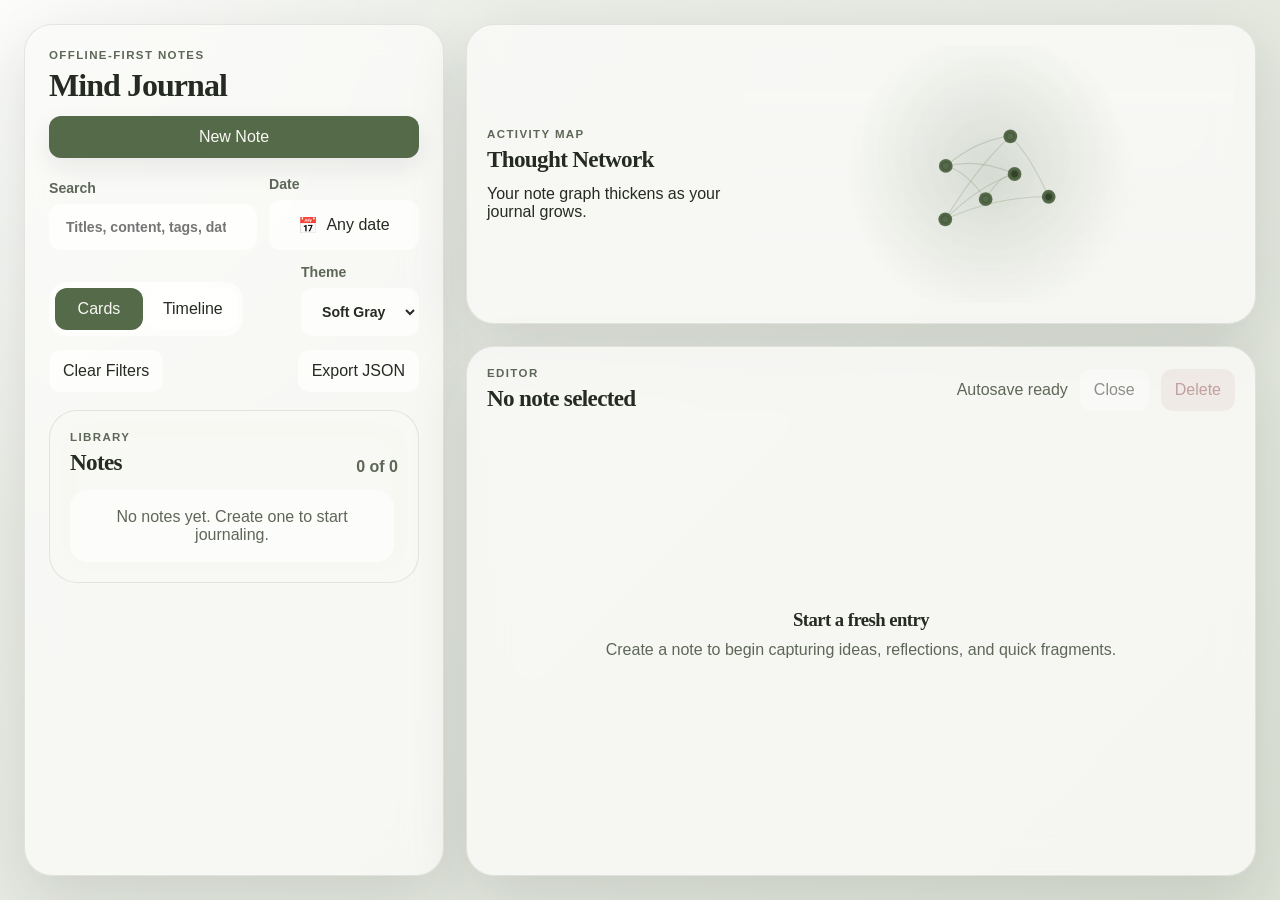
==== index.html @ fe4540e5 "Initial commit: WorkJournal web app Co-Authored-By: Claude Sonnet 4.6 <noreply@anthropic.com>" ====
<!DOCTYPE html>
<html lang="en">
  <head>
    <meta charset="UTF-8" />
    <meta name="viewport" content="width=device-width, initial-scale=1.0" />
    <title>Mind Journal</title>
    <link rel="stylesheet" href="style.css" />
  </head>
  <body>
    <div class="app-shell">
      <aside class="sidebar panel">
        <div class="sidebar__top">
          <div>
            <p class="eyebrow">Offline-first notes</p>
            <h1>Mind Journal</h1>
          </div>
          <button class="button button--primary" id="new-note-button" type="button">
            New Note
          </button>
        </div>

        <section class="toolbar">
          <div class="search-tools">
            <label class="search-field" for="search-input">
              <span>Search</span>
              <input
                id="search-input"
                name="search"
                type="search"
                placeholder="Titles, content, tags, dates"
                autocomplete="off"
              />
            </label>

            <div class="calendar-filter">
              <span class="calendar-filter__label">Date</span>
              <button
                class="button button--ghost calendar-trigger"
                id="calendar-trigger"
                type="button"
                aria-haspopup="dialog"
                aria-expanded="false"
                aria-controls="calendar-popover"
              >
                <span class="calendar-trigger__icon" aria-hidden="true">&#128197;</span>
                <span id="calendar-trigger-text">Any date</span>
              </button>
            </div>
          </div>

          <div class="toolbar__row">
            <div class="segmented-control" role="tablist" aria-label="Note view">
              <button class="segmented-control__button" id="view-card" data-view="card" type="button">
                Cards
              </button>
              <button class="segmented-control__button" id="view-timeline" data-view="timeline" type="button">
                Timeline
              </button>
            </div>

            <label class="theme-picker" for="theme-select">
              <span>Theme</span>
              <select id="theme-select" name="theme">
                <option value="soft-gray">Soft Gray</option>
                <option value="light">Light</option>
                <option value="dark">Dark</option>
              </select>
            </label>
          </div>

          <div class="toolbar__row toolbar__row--actions">
            <button class="button button--ghost" id="clear-filters-button" type="button">
              Clear Filters
            </button>
            <button class="button button--ghost" id="export-button" type="button">
              Export JSON
            </button>
          </div>

          <section
            class="calendar panel panel--inner hidden"
            id="calendar-popover"
            aria-labelledby="calendar-heading"
            role="dialog"
            aria-modal="false"
          >
            <div class="calendar__header">
              <div>
                <p class="eyebrow">Filter by created date</p>
                <h2 id="calendar-heading">Calendar</h2>
              </div>
              <div class="calendar__nav">
                <button class="icon-button" id="calendar-prev" type="button" aria-label="Previous month">
                  &#8249;
                </button>
                <button class="icon-button" id="calendar-today" type="button">Today</button>
                <button class="icon-button" id="calendar-next" type="button" aria-label="Next month">
                  &#8250;
                </button>
              </div>
            </div>
            <div class="calendar__month" id="calendar-month-label"></div>
            <div class="calendar__weekdays" id="calendar-weekdays" aria-hidden="true"></div>
            <div class="calendar__grid" id="calendar-grid"></div>
          </section>
        </section>

        <section class="library panel panel--inner" aria-labelledby="library-heading">
          <div class="library__header">
            <div>
              <p class="eyebrow">Library</p>
              <h2 id="library-heading">Notes</h2>
            </div>
            <p class="library__summary" id="library-summary"></p>
          </div>
          <div class="library__content" id="library-container"></div>
        </section>
      </aside>

      <main class="main-column">
        <section class="visual panel" aria-labelledby="visual-heading">
          <div class="visual__copy">
            <div>
              <p class="eyebrow">Activity map</p>
              <h2 id="visual-heading">Thought Network</h2>
            </div>
            <p id="visual-summary">
              Your note graph thickens as your journal grows.
            </p>
          </div>
          <canvas id="brain-canvas" width="640" height="260" aria-label="Decorative note activity visualization"></canvas>
        </section>

        <section class="editor panel" id="editor-panel" aria-labelledby="editor-heading">
          <div class="editor__header">
            <div>
              <p class="eyebrow">Editor</p>
              <h2 id="editor-heading">No note selected</h2>
            </div>
            <div class="editor__actions">
              <span class="autosave-indicator" id="autosave-indicator">Autosave ready</span>
              <button class="button button--ghost" id="close-editor-button" type="button">
                Close
              </button>
              <button class="button button--danger" id="delete-note-button" type="button">
                Delete
              </button>
            </div>
          </div>

          <div class="editor__body" id="editor-body">
            <div class="empty-state" id="editor-empty-state">
              <h3>Start a fresh entry</h3>
              <p>Create a note to begin capturing ideas, reflections, and quick fragments.</p>
            </div>

            <form class="editor-form hidden" id="editor-form">
              <label class="field" for="note-title">
                <span>Title</span>
                <input id="note-title" name="title" type="text" placeholder="Untitled note" maxlength="120" />
              </label>

              <label class="field" for="note-tags">
                <span>Tags</span>
                <input
                  id="note-tags"
                  name="tags"
                  type="text"
                  placeholder="comma, separated, tags"
                  autocomplete="off"
                />
              </label>

              <label class="field field--grow" for="note-content">
                <span>Content</span>
                <textarea
                  id="note-content"
                  name="content"
                  placeholder="Write freely. Changes save automatically."
                ></textarea>
              </label>

              <dl class="meta-grid">
                <div>
                  <dt>Created</dt>
                  <dd id="note-created-at">-</dd>
                </div>
                <div>
                  <dt>Updated</dt>
                  <dd id="note-updated-at">-</dd>
                </div>
              </dl>
            </form>
          </div>
        </section>
      </main>
    </div>

    <template id="note-card-template">
      <article class="note-card">
        <header class="note-card__header">
          <h3></h3>
          <time></time>
        </header>
        <p class="note-card__preview"></p>
        <ul class="tag-list"></ul>
      </article>
    </template>

    <div class="modal-backdrop hidden" id="delete-modal-backdrop" aria-hidden="true">
      <section
        class="modal panel"
        id="delete-modal"
        role="dialog"
        aria-modal="true"
        aria-labelledby="delete-modal-heading"
        aria-describedby="delete-modal-description"
      >
        <p class="eyebrow">Confirm deletion</p>
        <h2 id="delete-modal-heading">Delete this note?</h2>
        <p class="modal__description" id="delete-modal-description">
          This note will be removed from your local journal and cannot be recovered here.
        </p>
        <div class="modal__actions">
          <button class="button button--ghost" id="cancel-delete-button" type="button">
            Cancel
          </button>
          <button class="button button--danger" id="confirm-delete-button" type="button">
            Delete Note
          </button>
        </div>
      </section>
    </div>

    <script src="script.js"></script>
  </body>
</html>
---- style.css ----
:root {
  --font-display: "Iowan Old Style", "Palatino Linotype", "Book Antiqua", Georgia, serif;
  --font-body: "Avenir Next", "Segoe UI", "Helvetica Neue", sans-serif;
  --radius-lg: 28px;
  --radius-md: 18px;
  --radius-sm: 12px;
  --shadow-soft: 0 22px 60px rgba(27, 31, 35, 0.12);
  --shadow-card: 0 10px 26px rgba(27, 31, 35, 0.08);
  --transition: 180ms ease;
}

body[data-theme="soft-gray"] {
  --bg: #eef0eb;
  --bg-accent: radial-gradient(circle at top left, rgba(255, 255, 255, 0.8), transparent 34%),
    linear-gradient(135deg, #eef0eb 0%, #dde2d6 100%);
  --panel: rgba(251, 251, 248, 0.82);
  --panel-strong: rgba(248, 248, 244, 0.95);
  --border: rgba(74, 80, 67, 0.12);
  --text: #252b22;
  --muted: #5e6757;
  --accent: #546a48;
  --accent-strong: #32412a;
  --danger: #8d4b4b;
  --input: rgba(255, 255, 255, 0.68);
  --canvas-glow: rgba(84, 106, 72, 0.2);
}

body[data-theme="light"] {
  --bg: #f8f5ef;
  --bg-accent: radial-gradient(circle at top right, rgba(255, 211, 156, 0.32), transparent 30%),
    linear-gradient(150deg, #f8f5ef 0%, #efe8db 100%);
  --panel: rgba(255, 255, 255, 0.84);
  --panel-strong: rgba(255, 255, 255, 0.97);
  --border: rgba(112, 95, 73, 0.12);
  --text: #271f16;
  --muted: #6d5e4d;
  --accent: #a05f2b;
  --accent-strong: #7b4319;
  --danger: #9b473d;
  --input: rgba(248, 242, 235, 0.82);
  --canvas-glow: rgba(160, 95, 43, 0.22);
}

body[data-theme="dark"] {
  --bg: #141819;
  --bg-accent: radial-gradient(circle at top left, rgba(86, 114, 96, 0.3), transparent 36%),
    linear-gradient(150deg, #141819 0%, #1c2220 100%);
  --panel: rgba(26, 31, 30, 0.82);
  --panel-strong: rgba(30, 37, 36, 0.96);
  --border: rgba(214, 226, 214, 0.1);
  --text: #edf1eb;
  --muted: #acb7ad;
  --accent: #9fba9c;
  --accent-strong: #d6ead2;
  --danger: #f09a8c;
  --input: rgba(19, 23, 22, 0.84);
  --canvas-glow: rgba(159, 186, 156, 0.18);
  --shadow-soft: 0 24px 80px rgba(0, 0, 0, 0.3);
  --shadow-card: 0 12px 24px rgba(0, 0, 0, 0.22);
}

* {
  box-sizing: border-box;
}

html,
body {
  min-height: 100%;
}

body {
  margin: 0;
  font-family: var(--font-body);
  color: var(--text);
  background: var(--bg-accent);
}

button,
input,
textarea,
select {
  font: inherit;
}

button,
select {
  color: inherit;
}

button {
  cursor: pointer;
}

.hidden {
  display: none !important;
}

.app-shell {
  display: grid;
  grid-template-columns: minmax(320px, 420px) minmax(0, 1fr);
  gap: 22px;
  min-height: 100vh;
  padding: 24px;
}

.panel {
  backdrop-filter: blur(18px);
  background: var(--panel);
  border: 1px solid var(--border);
  border-radius: var(--radius-lg);
  box-shadow: var(--shadow-soft);
}

.panel--inner {
  background: var(--panel-strong);
  box-shadow: none;
}

.sidebar,
.main-column {
  min-height: 0;
}

.sidebar {
  display: flex;
  flex-direction: column;
  gap: 18px;
  padding: 24px;
}

.main-column {
  display: grid;
  grid-template-rows: minmax(260px, 300px) minmax(0, 1fr);
  gap: 22px;
}

.eyebrow {
  margin: 0 0 6px;
  font-size: 0.72rem;
  font-weight: 700;
  letter-spacing: 0.12em;
  text-transform: uppercase;
  color: var(--muted);
}

h1,
h2,
h3 {
  margin: 0;
  font-family: var(--font-display);
  font-weight: 600;
  letter-spacing: -0.03em;
}

h1 {
  font-size: clamp(2rem, 2.2vw, 2.6rem);
}

h2 {
  font-size: 1.45rem;
}

p {
  margin: 0;
}

.sidebar__top,
.toolbar,
.toolbar__row,
.visual__copy,
.editor__header,
.editor__actions,
.calendar__header,
.calendar__nav {
  display: flex;
  align-items: center;
  justify-content: space-between;
  gap: 12px;
}

.sidebar__top,
.toolbar {
  align-items: stretch;
  flex-direction: column;
}

.toolbar {
  gap: 14px;
  position: relative;
}

.toolbar__row {
  align-items: end;
}

.toolbar__row--actions {
  align-items: center;
}

.search-field,
.theme-picker,
.field {
  display: flex;
  flex-direction: column;
  gap: 8px;
  color: var(--muted);
  font-size: 0.88rem;
  font-weight: 600;
}

.search-tools {
  display: grid;
  grid-template-columns: minmax(0, 1fr) 150px;
  gap: 12px;
  align-items: end;
}

.calendar-filter {
  display: flex;
  flex-direction: column;
  gap: 8px;
}

.calendar-filter__label {
  color: var(--muted);
  font-size: 0.88rem;
  font-weight: 600;
}

.calendar-trigger {
  display: inline-flex;
  align-items: center;
  justify-content: center;
  gap: 8px;
  min-height: 50px;
  white-space: nowrap;
}

.calendar-trigger__icon {
  font-size: 1rem;
}

.search-field input,
.theme-picker select,
.field input,
.field textarea {
  width: 100%;
  border: 1px solid transparent;
  border-radius: var(--radius-sm);
  background: var(--input);
  color: var(--text);
  padding: 14px 16px;
  transition: border-color var(--transition), transform var(--transition), background var(--transition);
}

.search-field input:focus,
.theme-picker select:focus,
.field input:focus,
.field textarea:focus {
  outline: none;
  border-color: var(--accent);
  transform: translateY(-1px);
}

.field--grow,
.field textarea {
  flex: 1;
}

.field textarea {
  min-height: 280px;
  resize: vertical;
  line-height: 1.6;
}

.button,
.icon-button,
.segmented-control__button,
.calendar-day {
  border: 0;
  border-radius: var(--radius-sm);
  transition: transform var(--transition), background var(--transition), color var(--transition),
    box-shadow var(--transition);
}

.button,
.segmented-control__button,
.icon-button {
  padding: 12px 14px;
}

.button {
  background: rgba(255, 255, 255, 0.12);
}

.button:hover,
.icon-button:hover,
.segmented-control__button:hover,
.calendar-day:hover {
  transform: translateY(-1px);
}

.button--primary {
  background: var(--accent);
  color: #f9f8f3;
  box-shadow: var(--shadow-card);
}

.button--ghost,
.icon-button,
.segmented-control__button {
  background: var(--input);
}

.button--danger {
  background: rgba(157, 71, 61, 0.14);
  color: var(--danger);
}

.button:disabled,
.icon-button:disabled,
.segmented-control__button:disabled {
  opacity: 0.5;
  cursor: not-allowed;
  transform: none;
}

.segmented-control {
  display: inline-grid;
  grid-template-columns: repeat(2, 1fr);
  gap: 6px;
  padding: 6px;
  border-radius: var(--radius-md);
  background: var(--input);
}

.segmented-control__button.is-active {
  background: var(--accent);
  color: #f9f8f3;
}

.calendar,
.library,
.editor,
.visual {
  padding: 20px;
}

.calendar {
  display: flex;
  flex-direction: column;
  gap: 10px;
  padding: 16px;
  position: absolute;
  top: calc(100% + 10px);
  left: 0;
  right: 0;
  z-index: 15;
}

.calendar__month {
  font-weight: 700;
  color: var(--muted);
  font-size: 0.98rem;
}

.calendar__header {
  gap: 8px;
}

.calendar__nav {
  gap: 8px;
}

.calendar .icon-button {
  padding: 10px 12px;
}

.calendar__weekdays,
.calendar__grid {
  display: grid;
  grid-template-columns: repeat(7, minmax(0, 1fr));
  gap: 6px;
}

.calendar__weekdays span {
  text-align: center;
  font-size: 0.74rem;
  font-weight: 700;
  letter-spacing: 0.02em;
  color: var(--muted);
}

.calendar-day {
  position: relative;
  min-height: 46px;
  padding: 8px 4px 6px;
  background: var(--input);
  color: var(--text);
  border-radius: 10px;
}

.calendar-day span {
  display: block;
  text-align: center;
  font-weight: 700;
  font-size: 0.95rem;
  line-height: 1.1;
}

.calendar-day small {
  display: inline-flex;
  align-items: center;
  justify-content: center;
  min-width: 18px;
  height: 18px;
  margin-top: 4px;
  padding: 0 5px;
  border-radius: 999px;
  background: rgba(255, 255, 255, 0.55);
  color: var(--muted);
  font-size: 0.68rem;
  font-weight: 800;
  line-height: 1;
}

.calendar-day.is-muted {
  opacity: 0.36;
}

.calendar-day.is-selected {
  background: var(--accent);
  color: #f9f8f3;
}

.calendar-day.is-selected small,
.calendar-day.is-today small {
  color: inherit;
}

.calendar-day.is-selected small {
  background: rgba(255, 255, 255, 0.18);
}

.calendar-day.is-today {
  box-shadow: inset 0 0 0 1px var(--accent);
}

.calendar-day small.is-empty {
  visibility: hidden;
}

.library {
  display: flex;
  flex-direction: column;
  min-height: 0;
  max-height: 460px;
  overflow: hidden;
}

.library__header {
  display: flex;
  align-items: end;
  justify-content: space-between;
  gap: 12px;
  margin-bottom: 14px;
}

.library__summary {
  color: var(--muted);
  font-weight: 700;
}

.library__content {
  display: flex;
  flex-direction: column;
  gap: 10px;
  overflow-y: auto;
  min-height: 0;
  padding-right: 4px;
}

.note-card,
.timeline-group {
  padding: 14px;
  border-radius: var(--radius-md);
  border: 1px solid transparent;
  background: var(--input);
  box-shadow: var(--shadow-card);
  cursor: pointer;
  transition: transform var(--transition), border-color var(--transition), background var(--transition);
}

.note-card.is-selected,
.timeline-group .note-card.is-selected {
  border-color: var(--accent);
  background: var(--panel-strong);
}

.note-card__header {
  display: flex;
  align-items: start;
  justify-content: space-between;
  gap: 12px;
  margin-bottom: 0;
}

.note-card__header h3 {
  font-size: 1rem;
  line-height: 1.25;
}

.timeline-group__label,
.empty-state p,
.autosave-indicator,
.meta-grid dd {
  color: var(--muted);
}

.tag-list {
  display: flex;
  flex-wrap: wrap;
  gap: 6px;
  list-style: none;
  padding: 0;
  margin: 10px 0 0;
}

.tag-list li {
  padding: 5px 9px;
  border-radius: 999px;
  background: rgba(255, 255, 255, 0.4);
  font-size: 0.74rem;
  font-weight: 700;
}

.timeline-group {
  display: flex;
  flex-direction: column;
  gap: 8px;
}

.timeline-group__label {
  font-size: 0.84rem;
  font-weight: 800;
  letter-spacing: 0.08em;
  text-transform: uppercase;
}

.visual {
  display: grid;
  grid-template-columns: minmax(180px, 240px) minmax(0, 1fr);
  gap: 18px;
  align-items: center;
}

.visual__copy {
  flex-direction: column;
  align-items: start;
  justify-content: start;
}

#brain-canvas {
  width: 100%;
  height: 100%;
  min-height: 220px;
  border-radius: calc(var(--radius-lg) - 8px);
  background:
    radial-gradient(circle at center, var(--canvas-glow) 0%, transparent 52%),
    linear-gradient(180deg, rgba(255, 255, 255, 0.08), transparent);
}

.editor {
  display: flex;
  flex-direction: column;
  min-height: 0;
}

.editor__body {
  display: flex;
  flex: 1;
  min-height: 0;
}

.editor-form {
  display: flex;
  flex-direction: column;
  gap: 16px;
  flex: 1;
}

.empty-state {
  display: grid;
  place-content: center;
  gap: 10px;
  width: 100%;
  text-align: center;
  padding: 24px;
}

.meta-grid {
  display: grid;
  grid-template-columns: repeat(2, minmax(0, 1fr));
  gap: 14px;
  margin: 0;
}

.meta-grid div {
  padding: 14px 16px;
  border-radius: var(--radius-md);
  background: var(--input);
}

.meta-grid dt {
  margin-bottom: 8px;
  color: var(--muted);
  font-size: 0.82rem;
  font-weight: 800;
  letter-spacing: 0.08em;
  text-transform: uppercase;
}

.empty-list {
  padding: 18px;
  border-radius: var(--radius-md);
  background: var(--input);
  color: var(--muted);
  text-align: center;
}

.modal-backdrop {
  position: fixed;
  inset: 0;
  z-index: 40;
  display: grid;
  place-items: center;
  padding: 20px;
  background: rgba(17, 20, 18, 0.42);
  backdrop-filter: blur(10px);
}

.modal {
  width: min(100%, 460px);
  padding: 24px;
  background: var(--panel-strong);
}

.modal__description {
  margin-top: 10px;
  color: var(--muted);
  line-height: 1.6;
}

.modal__actions {
  display: flex;
  justify-content: flex-end;
  gap: 12px;
  margin-top: 22px;
}

@media (max-width: 1080px) {
  .app-shell {
    grid-template-columns: 1fr;
  }

  .main-column {
    grid-template-rows: auto minmax(0, 1fr);
  }

  .visual {
    grid-template-columns: 1fr;
  }
}

@media (max-width: 720px) {
  .app-shell {
    padding: 14px;
    gap: 14px;
  }

  .sidebar,
  .calendar,
  .notes,
  .visual,
  .editor {
    padding: 16px;
  }

  .toolbar__row,
  .library__header,
  .editor__header,
  .editor__actions,
  .calendar__header {
    flex-direction: column;
    align-items: stretch;
  }

  .editor {
    position: fixed;
    inset: 14px;
    z-index: 20;
    display: none;
    min-height: auto;
  }

  .editor.is-open {
    display: flex;
  }

  .field textarea {
    min-height: 220px;
  }

  .search-tools {
    grid-template-columns: 1fr;
  }

  .calendar {
    left: 0;
    right: 0;
  }

  .modal__actions {
    flex-direction: column-reverse;
  }
}
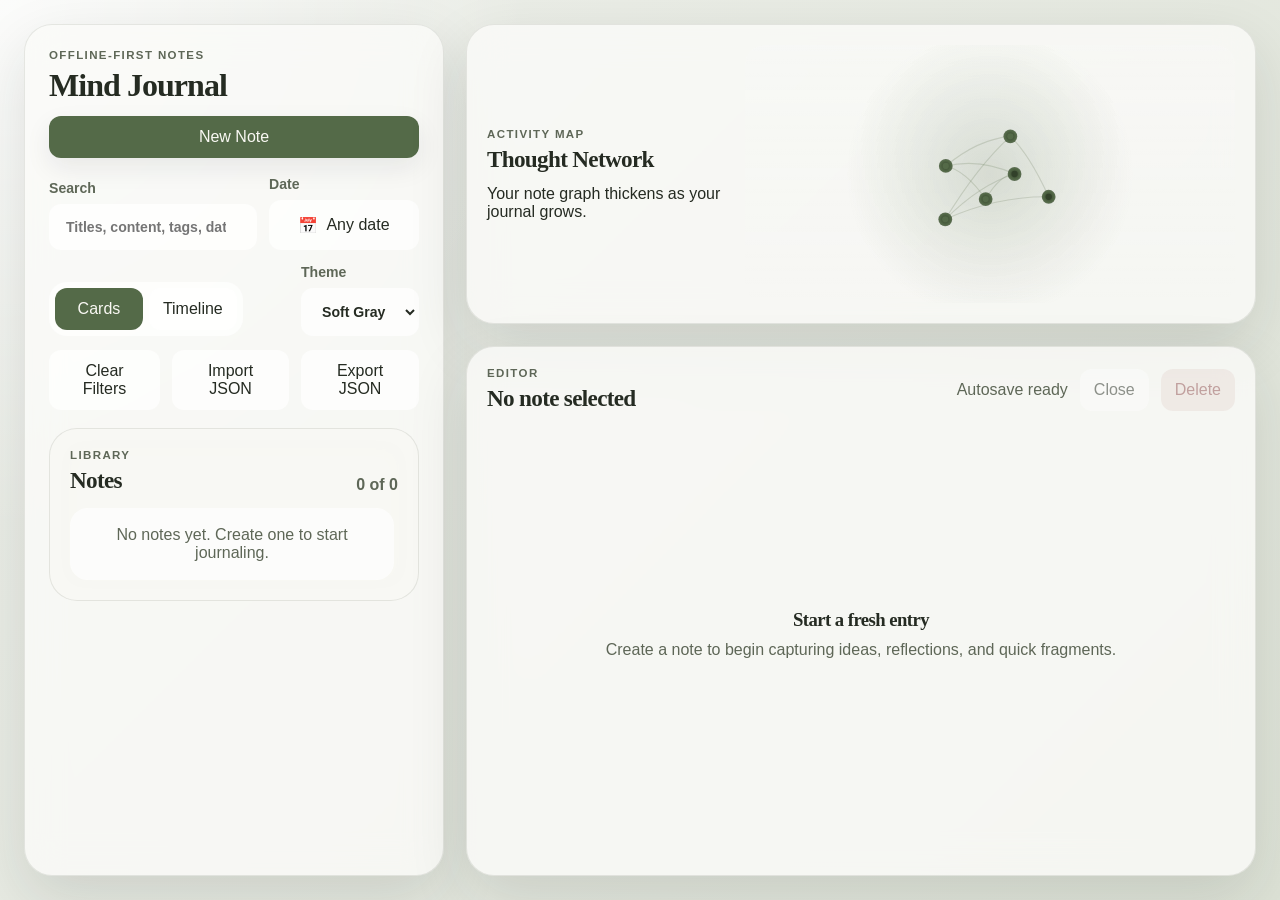
==== commit d875219e: "Add JSON import for notes" ====
--- a/index.html
+++ b/index.html
@@ -72,10 +72,15 @@
             <button class="button button--ghost" id="clear-filters-button" type="button">
               Clear Filters
             </button>
+            <button class="button button--ghost" id="import-button" type="button">
+              Import JSON
+            </button>
             <button class="button button--ghost" id="export-button" type="button">
               Export JSON
             </button>
           </div>
+
+          <input id="import-file-input" type="file" accept="application/json,.json" class="hidden" />
 
           <section
             class="calendar panel panel--inner hidden"
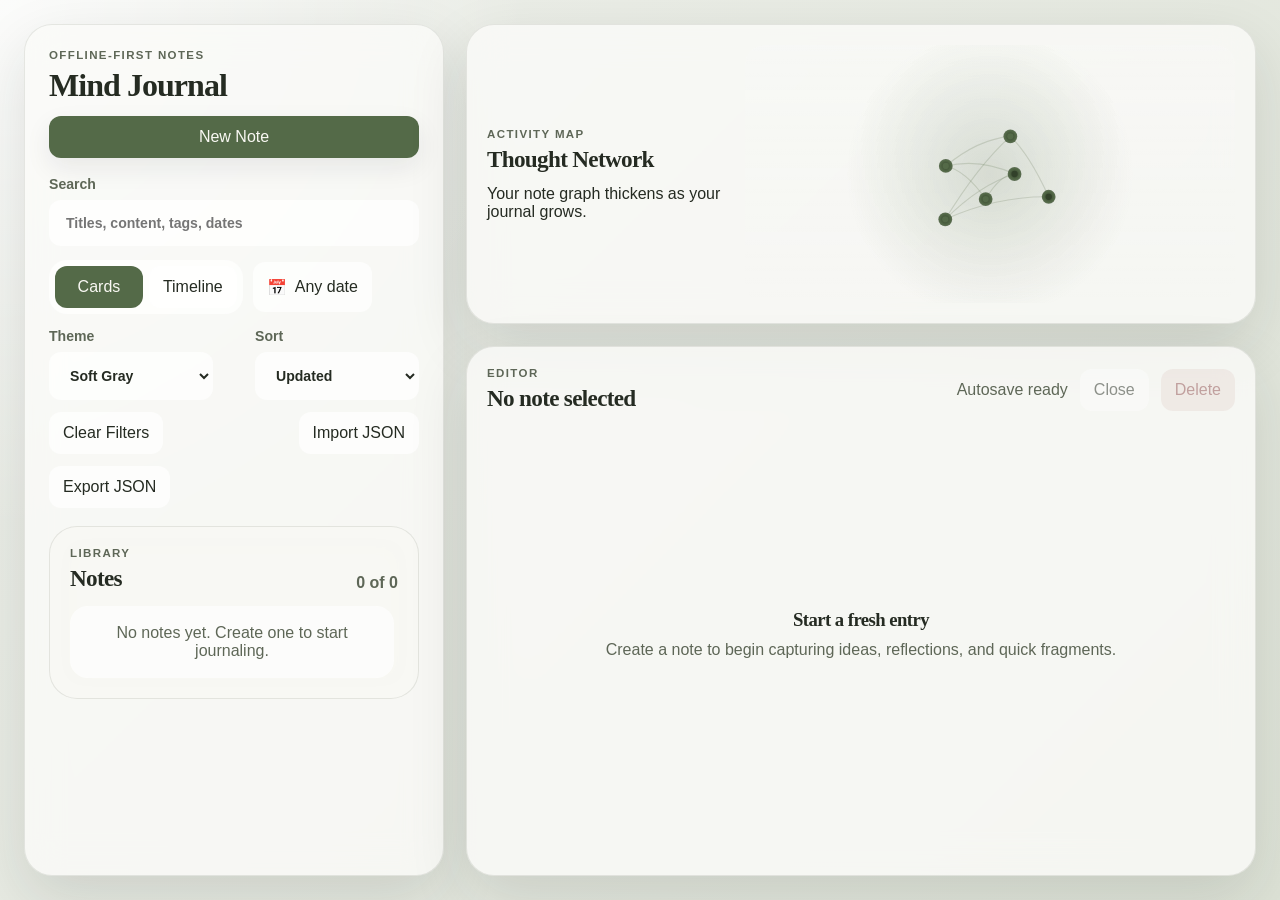
==== commit 0c41d569: "Refine journal UI and docs" ====
--- a/index.html
+++ b/index.html
@@ -31,9 +31,19 @@
                 autocomplete="off"
               />
             </label>
-
-            <div class="calendar-filter">
-              <span class="calendar-filter__label">Date</span>
+          </div>
+
+          <div class="toolbar__row">
+            <div class="view-tools">
+              <div class="segmented-control" role="tablist" aria-label="Note view">
+                <button class="segmented-control__button" id="view-card" data-view="card" type="button">
+                  Cards
+                </button>
+                <button class="segmented-control__button" id="view-timeline" data-view="timeline" type="button">
+                  Timeline
+                </button>
+              </div>
+
               <button
                 class="button button--ghost calendar-trigger"
                 id="calendar-trigger"
@@ -48,17 +58,8 @@
             </div>
           </div>
 
-          <div class="toolbar__row">
-            <div class="segmented-control" role="tablist" aria-label="Note view">
-              <button class="segmented-control__button" id="view-card" data-view="card" type="button">
-                Cards
-              </button>
-              <button class="segmented-control__button" id="view-timeline" data-view="timeline" type="button">
-                Timeline
-              </button>
-            </div>
-
-            <label class="theme-picker" for="theme-select">
+          <div class="toolbar__row toolbar__row--actions">
+            <label class="theme-picker theme-picker--inline" for="theme-select">
               <span>Theme</span>
               <select id="theme-select" name="theme">
                 <option value="soft-gray">Soft Gray</option>
@@ -66,9 +67,13 @@
                 <option value="dark">Dark</option>
               </select>
             </label>
-          </div>
-
-          <div class="toolbar__row toolbar__row--actions">
+            <label class="theme-picker theme-picker--inline" for="sort-select">
+              <span>Sort</span>
+              <select id="sort-select" name="sort">
+                <option value="updated">Updated</option>
+                <option value="created">Created</option>
+              </select>
+            </label>
             <button class="button button--ghost" id="clear-filters-button" type="button">
               Clear Filters
             </button>
@@ -151,6 +156,11 @@
                 Delete
               </button>
             </div>
+          </div>
+
+          <div class="undo-banner hidden" id="undo-banner">
+            <span id="undo-message">Note deleted</span>
+            <button class="button button--ghost" id="undo-delete-button" type="button">Undo</button>
           </div>
 
           <div class="editor__body" id="editor-body">
--- a/style.css
+++ b/style.css
@@ -195,6 +195,7 @@
 
 .toolbar__row--actions {
   align-items: center;
+  flex-wrap: wrap;
 }
 
 .search-field,
@@ -208,23 +209,19 @@
   font-weight: 600;
 }
 
+.theme-picker--inline {
+  min-width: 164px;
+}
+
 .search-tools {
-  display: grid;
-  grid-template-columns: minmax(0, 1fr) 150px;
-  gap: 12px;
-  align-items: end;
-}
-
-.calendar-filter {
-  display: flex;
-  flex-direction: column;
-  gap: 8px;
-}
-
-.calendar-filter__label {
-  color: var(--muted);
-  font-size: 0.88rem;
-  font-weight: 600;
+  display: block;
+}
+
+.view-tools {
+  display: inline-flex;
+  align-items: center;
+  gap: 10px;
+  min-width: 0;
 }
 
 .calendar-trigger {
@@ -529,9 +526,21 @@
 .tag-list li {
   padding: 5px 9px;
   border-radius: 999px;
-  background: rgba(255, 255, 255, 0.4);
+  background: rgba(160, 95, 43, 0.14);
+  color: var(--accent-strong);
   font-size: 0.74rem;
   font-weight: 700;
+  cursor: pointer;
+  border: 1px solid rgba(160, 95, 43, 0.18);
+  transition: transform var(--transition), background var(--transition), color var(--transition),
+    border-color var(--transition);
+}
+
+.tag-list li:hover {
+  transform: translateY(-1px);
+  background: var(--accent);
+  color: #f9f8f3;
+  border-color: var(--accent);
 }
 
 .timeline-group {
@@ -574,6 +583,27 @@
   display: flex;
   flex-direction: column;
   min-height: 0;
+}
+
+.undo-banner {
+  display: flex;
+  align-items: center;
+  justify-content: space-between;
+  gap: 12px;
+  margin: 0 20px 12px;
+  padding: 12px 14px;
+  border-radius: var(--radius-md);
+  border: 1px solid rgba(160, 95, 43, 0.18);
+  background: linear-gradient(135deg, rgba(160, 95, 43, 0.16), rgba(255, 244, 226, 0.9));
+  color: var(--accent-strong);
+  box-shadow: 0 10px 24px rgba(160, 95, 43, 0.12);
+}
+
+.undo-banner .button {
+  background: var(--accent);
+  color: #f9f8f3;
+  font-weight: 700;
+  box-shadow: none;
 }
 
 .editor__body {
@@ -712,7 +742,12 @@
   }
 
   .search-tools {
-    grid-template-columns: 1fr;
+    display: block;
+  }
+
+  .view-tools {
+    flex-direction: column;
+    align-items: stretch;
   }
 
   .calendar {
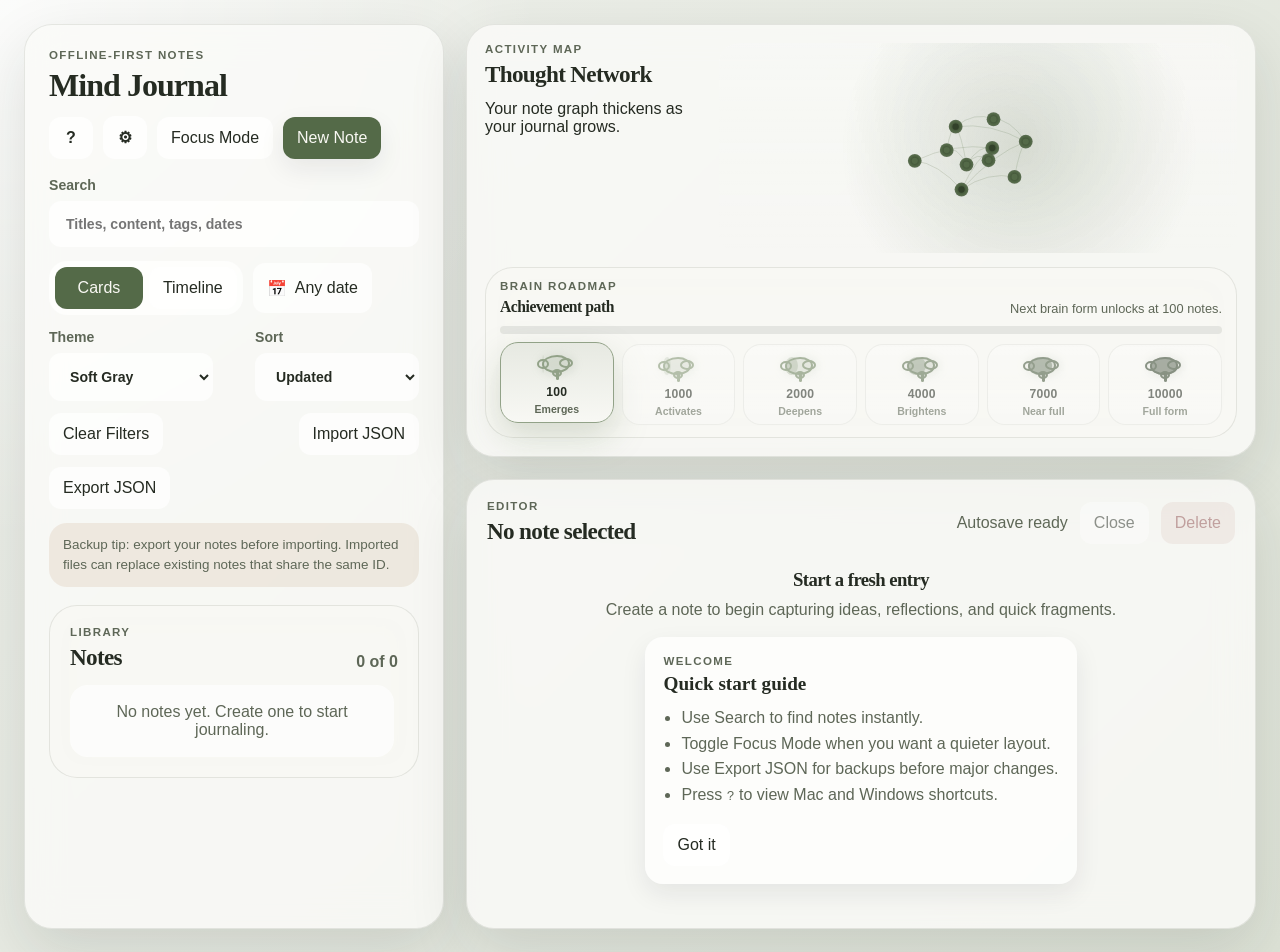
==== commit 7e515b0f: "Refine focus mode and settings controls" ====
--- a/index.html
+++ b/index.html
@@ -14,9 +14,28 @@
             <p class="eyebrow">Offline-first notes</p>
             <h1>Mind Journal</h1>
           </div>
-          <button class="button button--primary" id="new-note-button" type="button">
-            New Note
-          </button>
+          <div class="sidebar__top-actions">
+            <button class="button button--ghost button--icon" id="shortcut-help-button" type="button" aria-label="Open shortcuts help">
+              ?
+            </button>
+            <button
+              class="button button--ghost button--icon"
+              id="settings-button"
+              type="button"
+              aria-label="Open display settings"
+              aria-haspopup="dialog"
+              aria-expanded="false"
+              aria-controls="settings-popover"
+            >
+              &#9881;
+            </button>
+            <button class="button button--ghost" id="focus-mode-button" type="button">
+              Focus Mode
+            </button>
+            <button class="button button--primary" id="new-note-button" type="button">
+              New Note
+            </button>
+          </div>
         </div>
 
         <section class="toolbar">
@@ -35,7 +54,7 @@
 
           <div class="toolbar__row">
             <div class="view-tools">
-              <div class="segmented-control" role="tablist" aria-label="Note view">
+              <div class="segmented-control" id="view-control-wrapper" role="tablist" aria-label="Note view">
                 <button class="segmented-control__button" id="view-card" data-view="card" type="button">
                   Cards
                 </button>
@@ -59,7 +78,7 @@
           </div>
 
           <div class="toolbar__row toolbar__row--actions">
-            <label class="theme-picker theme-picker--inline" for="theme-select">
+            <label class="theme-picker theme-picker--inline" id="theme-control-wrapper" for="theme-select">
               <span>Theme</span>
               <select id="theme-select" name="theme">
                 <option value="soft-gray">Soft Gray</option>
@@ -85,7 +104,47 @@
             </button>
           </div>
 
+          <p class="safety-note" id="safety-note">
+            Backup tip: export your notes before importing. Imported files can replace existing notes that share the same ID.
+          </p>
+
           <input id="import-file-input" type="file" accept="application/json,.json" class="hidden" />
+
+          <section
+            class="settings-popover panel panel--inner hidden"
+            id="settings-popover"
+            aria-labelledby="settings-heading"
+            role="dialog"
+            aria-modal="false"
+          >
+            <div>
+              <p class="eyebrow">Display settings</p>
+              <h2 id="settings-heading">Show or hide controls</h2>
+            </div>
+            <div class="settings-list">
+              <label class="settings-toggle" for="toggle-theme-control">
+                <span>
+                  <strong>Theme</strong>
+                  <small>Show the theme picker in the toolbar.</small>
+                </span>
+                <input id="toggle-theme-control" type="checkbox" />
+              </label>
+              <label class="settings-toggle" for="toggle-view-control">
+                <span>
+                  <strong>Cards / Timeline</strong>
+                  <small>Show the browse mode switch above the Library.</small>
+                </span>
+                <input id="toggle-view-control" type="checkbox" />
+              </label>
+              <label class="settings-toggle" for="toggle-brain-roadmap">
+                <span>
+                  <strong>Brain Roadmap</strong>
+                  <small>Show the milestone roadmap under the Activity Map.</small>
+                </span>
+                <input id="toggle-brain-roadmap" type="checkbox" />
+              </label>
+            </div>
+          </section>
 
           <section
             class="calendar panel panel--inner hidden"
@@ -139,6 +198,19 @@
             </p>
           </div>
           <canvas id="brain-canvas" width="640" height="260" aria-label="Decorative note activity visualization"></canvas>
+          <div class="brain-roadmap panel panel--inner" id="brain-roadmap" aria-labelledby="brain-roadmap-heading">
+            <div class="brain-roadmap__header">
+              <div>
+                <p class="eyebrow">Brain roadmap</p>
+                <h3 id="brain-roadmap-heading">Achievement path</h3>
+              </div>
+              <p class="brain-roadmap__status" id="brain-roadmap-status">Next brain form unlocks at 100 notes.</p>
+            </div>
+            <div class="brain-roadmap__progress" aria-hidden="true">
+              <span id="brain-roadmap-progress"></span>
+            </div>
+            <div class="brain-roadmap__grid" id="brain-roadmap-grid"></div>
+          </div>
         </section>
 
         <section class="editor panel" id="editor-panel" aria-labelledby="editor-heading">
@@ -167,6 +239,19 @@
             <div class="empty-state" id="editor-empty-state">
               <h3>Start a fresh entry</h3>
               <p>Create a note to begin capturing ideas, reflections, and quick fragments.</p>
+              <div class="welcome-panel hidden" id="onboarding-panel">
+                <p class="eyebrow">Welcome</p>
+                <h4>Quick start guide</h4>
+                <ul class="welcome-panel__list">
+                  <li>Use Search to find notes instantly.</li>
+                  <li>Toggle Focus Mode when you want a quieter layout.</li>
+                  <li>Use Export JSON for backups before major changes.</li>
+                  <li>Press <code>?</code> to view Mac and Windows shortcuts.</li>
+                </ul>
+                <button class="button button--ghost" id="dismiss-onboarding-button" type="button">
+                  Got it
+                </button>
+              </div>
             </div>
 
             <form class="editor-form hidden" id="editor-form">
@@ -247,6 +332,113 @@
       </section>
     </div>
 
+    <div class="modal-backdrop hidden" id="shortcuts-modal-backdrop" aria-hidden="true">
+      <section
+        class="modal panel modal--wide"
+        id="shortcuts-modal"
+        role="dialog"
+        aria-modal="true"
+        aria-labelledby="shortcuts-modal-heading"
+        aria-describedby="shortcuts-modal-description"
+      >
+        <div class="modal__topline">
+          <div>
+            <p class="eyebrow">Keyboard shortcuts</p>
+            <h2 id="shortcuts-modal-heading">Shortcuts for Mac and Windows</h2>
+          </div>
+          <button class="icon-button" id="close-shortcuts-button" type="button" aria-label="Close shortcuts help">
+            &times;
+          </button>
+        </div>
+        <p class="modal__description" id="shortcuts-modal-description">
+          Use these shortcuts when you are not typing in a field. The <code>?</code> shortcut opens this panel.
+        </p>
+
+        <div class="shortcut-grid-wrap">
+          <div class="shortcut-grid" aria-label="Shortcut reference">
+            <div class="shortcut-grid__header">Action</div>
+            <div class="shortcut-grid__header">Mac</div>
+            <div class="shortcut-grid__header">Windows</div>
+
+            <div>Open shortcut help</div>
+            <kbd>?</kbd>
+            <kbd>?</kbd>
+
+            <div>Create new note</div>
+            <kbd>N</kbd>
+            <kbd>N</kbd>
+
+            <div>Focus search</div>
+            <kbd>Cmd + F</kbd>
+            <kbd>Ctrl + F</kbd>
+
+            <div>Toggle Focus Mode</div>
+            <kbd>Cmd + .</kbd>
+            <kbd>Ctrl + .</kbd>
+
+            <div>Clear filters</div>
+            <kbd>Cmd + Delete</kbd>
+            <kbd>Ctrl + Backspace</kbd>
+
+            <div>Next visible note</div>
+            <kbd>J</kbd>
+            <kbd>J</kbd>
+
+            <div>Previous visible note</div>
+            <kbd>K</kbd>
+            <kbd>K</kbd>
+
+            <div>Close editor or dialog</div>
+            <kbd>Esc</kbd>
+            <kbd>Esc</kbd>
+          </div>
+        </div>
+      </section>
+    </div>
+
+    <div class="modal-backdrop hidden" id="import-confirm-modal-backdrop" aria-hidden="true">
+      <section
+        class="modal panel"
+        id="import-confirm-modal"
+        role="dialog"
+        aria-modal="true"
+        aria-labelledby="import-confirm-heading"
+        aria-describedby="import-confirm-description"
+      >
+        <p class="eyebrow">Import confirmation</p>
+        <h2 id="import-confirm-heading">Review import</h2>
+        <p class="modal__description" id="import-confirm-description">
+          Importing can add new notes and replace existing notes that use the same ID.
+        </p>
+        <dl class="import-summary">
+          <div>
+            <dt>File</dt>
+            <dd id="import-summary-file">-</dd>
+          </div>
+          <div>
+            <dt>Valid notes</dt>
+            <dd id="import-summary-total">-</dd>
+          </div>
+          <div>
+            <dt>Added</dt>
+            <dd id="import-summary-added">-</dd>
+          </div>
+          <div>
+            <dt>Replaced</dt>
+            <dd id="import-summary-replaced">-</dd>
+          </div>
+        </dl>
+        <div class="modal__actions">
+          <button class="button button--ghost" id="cancel-import-button" type="button">
+            Cancel
+          </button>
+          <button class="button button--primary" id="confirm-import-button" type="button">
+            Import Notes
+          </button>
+        </div>
+      </section>
+    </div>
+
     <script src="script.js"></script>
   </body>
 </html>
--- a/style.css
+++ b/style.css
@@ -23,6 +23,12 @@
   --danger: #8d4b4b;
   --input: rgba(255, 255, 255, 0.68);
   --canvas-glow: rgba(84, 106, 72, 0.2);
+  --brain-100: #8f9f84;
+  --brain-1000: #7b906d;
+  --brain-2000: #667e58;
+  --brain-4000: #546a48;
+  --brain-7000: #405438;
+  --brain-10000: #2d3e26;
 }
 
 body[data-theme="light"] {
@@ -39,6 +45,12 @@
   --danger: #9b473d;
   --input: rgba(248, 242, 235, 0.82);
   --canvas-glow: rgba(160, 95, 43, 0.22);
+  --brain-100: #d2b090;
+  --brain-1000: #c38f63;
+  --brain-2000: #b57545;
+  --brain-4000: #a05f2b;
+  --brain-7000: #8c4f21;
+  --brain-10000: #6e3916;
 }
 
 body[data-theme="dark"] {
@@ -55,6 +67,12 @@
   --danger: #f09a8c;
   --input: rgba(19, 23, 22, 0.84);
   --canvas-glow: rgba(159, 186, 156, 0.18);
+  --brain-100: #7f9b7d;
+  --brain-1000: #93af90;
+  --brain-2000: #a7c3a4;
+  --brain-4000: #b8d1b5;
+  --brain-7000: #cce0c8;
+  --brain-10000: #e4f3e0;
   --shadow-soft: 0 24px 80px rgba(0, 0, 0, 0.3);
   --shadow-card: 0 12px 24px rgba(0, 0, 0, 0.22);
 }
@@ -130,7 +148,7 @@
 
 .main-column {
   display: grid;
-  grid-template-rows: minmax(260px, 300px) minmax(0, 1fr);
+  grid-template-rows: auto minmax(0, 1fr);
   gap: 22px;
 }
 
@@ -184,11 +202,74 @@
   flex-direction: column;
 }
 
+.sidebar__top-actions {
+  display: flex;
+  align-items: center;
+  gap: 10px;
+}
+
+.button--icon {
+  min-width: 44px;
+  padding-inline: 0;
+  font-weight: 800;
+}
+
 .toolbar {
   gap: 14px;
   position: relative;
 }
 
+.settings-popover {
+  position: absolute;
+  top: 0;
+  right: 0;
+  z-index: 12;
+  display: flex;
+  flex-direction: column;
+  gap: 14px;
+  width: min(100%, 360px);
+  padding: 16px;
+}
+
+.settings-list {
+  display: flex;
+  flex-direction: column;
+  gap: 10px;
+}
+
+.settings-toggle {
+  display: flex;
+  align-items: center;
+  justify-content: space-between;
+  gap: 14px;
+  padding: 12px 14px;
+  border-radius: var(--radius-md);
+  background: var(--input);
+}
+
+.settings-toggle span {
+  display: flex;
+  flex-direction: column;
+  gap: 4px;
+}
+
+.settings-toggle strong {
+  font-size: 0.92rem;
+}
+
+.settings-toggle small {
+  color: var(--muted);
+  font-size: 0.78rem;
+  line-height: 1.4;
+}
+
+.settings-toggle input {
+  width: 18px;
+  height: 18px;
+  accent-color: var(--accent);
+  flex: 0 0 auto;
+}
+
 .toolbar__row {
   align-items: end;
 }
@@ -196,6 +277,15 @@
 .toolbar__row--actions {
   align-items: center;
   flex-wrap: wrap;
+}
+
+.safety-note {
+  padding: 12px 14px;
+  border-radius: var(--radius-md);
+  background: rgba(160, 95, 43, 0.1);
+  color: var(--muted);
+  font-size: 0.84rem;
+  line-height: 1.5;
 }
 
 .search-field,
@@ -222,6 +312,7 @@
   align-items: center;
   gap: 10px;
   min-width: 0;
+  flex-wrap: wrap;
 }
 
 .calendar-trigger {
@@ -455,6 +546,75 @@
   overflow: hidden;
 }
 
+body.focus-mode .toolbar__row,
+body.focus-mode .toolbar__row--actions {
+  display: none !important;
+}
+
+body.focus-mode .sidebar {
+  gap: 12px;
+  height: 100%;
+}
+
+body.focus-mode .sidebar__top {
+  gap: 10px;
+}
+
+body.focus-mode .toolbar {
+  gap: 8px;
+}
+
+body.focus-mode .app-shell {
+  min-height: calc(100vh - 48px);
+  height: calc(100vh - 48px);
+}
+
+body.focus-mode .main-column {
+  grid-template-rows: minmax(0, 1fr);
+  height: 100%;
+}
+
+body.focus-mode .visual {
+  display: none;
+}
+
+body.focus-mode .library {
+  max-height: none;
+  flex: 1;
+}
+
+body.focus-mode .library__header {
+  margin-bottom: 8px;
+}
+
+body.focus-mode .library__content {
+  gap: 6px;
+  padding-right: 0;
+}
+
+body.focus-mode .note-card,
+body.focus-mode .timeline-group {
+  padding: 10px;
+}
+
+body.focus-mode .note-card h3 {
+  font-size: 0.98rem;
+}
+
+body.focus-mode .tag-list {
+  gap: 5px;
+}
+
+body.focus-mode .tag-list li {
+  padding: 4px 8px;
+  font-size: 0.68rem;
+}
+
+body.focus-mode .editor {
+  min-height: 0;
+  height: 100%;
+}
+
 .library__header {
   display: flex;
   align-items: end;
@@ -558,9 +718,10 @@
 
 .visual {
   display: grid;
-  grid-template-columns: minmax(180px, 240px) minmax(0, 1fr);
-  gap: 18px;
-  align-items: center;
+  grid-template-columns: minmax(180px, 220px) minmax(0, 1fr);
+  gap: 14px;
+  align-items: start;
+  padding: 18px;
 }
 
 .visual__copy {
@@ -572,11 +733,184 @@
 #brain-canvas {
   width: 100%;
   height: 100%;
-  min-height: 220px;
+  min-height: 190px;
+  max-height: 220px;
   border-radius: calc(var(--radius-lg) - 8px);
   background:
-    radial-gradient(circle at center, var(--canvas-glow) 0%, transparent 52%),
+    radial-gradient(circle at 58% 50%, var(--canvas-glow) 0%, transparent 56%),
+    radial-gradient(circle at 50% 44%, rgba(255, 255, 255, 0.08), transparent 34%),
     linear-gradient(180deg, rgba(255, 255, 255, 0.08), transparent);
+}
+
+.brain-roadmap {
+  grid-column: 1 / -1;
+  display: flex;
+  flex-direction: column;
+  gap: 10px;
+  padding: 12px 14px;
+}
+
+.brain-roadmap__header {
+  display: flex;
+  align-items: end;
+  justify-content: space-between;
+  gap: 12px;
+}
+
+.brain-roadmap__header h3 {
+  font-size: 0.98rem;
+}
+
+.brain-roadmap__status {
+  max-width: 340px;
+  color: var(--muted);
+  font-size: 0.8rem;
+  text-align: right;
+}
+
+.brain-roadmap__progress {
+  position: relative;
+  overflow: hidden;
+  height: 8px;
+  border-radius: 999px;
+  background: rgba(127, 133, 122, 0.16);
+}
+
+.brain-roadmap__progress span {
+  display: block;
+  height: 100%;
+  width: 0;
+  border-radius: inherit;
+  background: linear-gradient(90deg, var(--brain-100), var(--brain-4000), var(--brain-10000));
+  box-shadow: 0 0 24px var(--canvas-glow);
+}
+
+.brain-roadmap__grid {
+  display: grid;
+  grid-template-columns: repeat(6, minmax(0, 1fr));
+  gap: 8px;
+}
+
+.brain-roadmap__item {
+  display: flex;
+  flex-direction: column;
+  align-items: center;
+  gap: 4px;
+  min-width: 0;
+  padding: 8px 8px 7px;
+  border: 1px solid var(--border);
+  border-radius: var(--radius-md);
+  background: linear-gradient(180deg, rgba(255, 255, 255, 0.08), transparent), var(--panel);
+  text-align: center;
+  opacity: 0.68;
+  transition: transform var(--transition), border-color var(--transition), box-shadow var(--transition),
+    opacity var(--transition), background var(--transition);
+}
+
+.brain-roadmap__item strong {
+  font-size: 0.76rem;
+  letter-spacing: 0.02em;
+}
+
+.brain-roadmap__item small {
+  color: var(--muted);
+  font-size: 0.66rem;
+  font-weight: 700;
+}
+
+.brain-roadmap__item.is-reached {
+  opacity: 0.9;
+  border-color: var(--brain-card-outline-soft);
+}
+
+.brain-roadmap__item.is-current {
+  opacity: 1;
+  transform: translateY(-2px);
+  border-color: var(--brain-card-outline);
+  box-shadow: 0 14px 34px var(--brain-card-glow-soft);
+  background: linear-gradient(180deg, var(--brain-card-glow-faint), transparent), var(--panel-strong);
+}
+
+.brain-roadmap__item.is-locked {
+  opacity: 0.56;
+}
+
+.brain-roadmap__preview {
+  position: relative;
+  width: 46px;
+  height: 30px;
+}
+
+.brain-roadmap__preview span {
+  position: absolute;
+  display: block;
+}
+
+.brain-roadmap__halo {
+  inset: 3px 5px 6px;
+  border-radius: 50%;
+  background: var(--brain-card-glow-faint);
+  filter: blur(4px);
+}
+
+.brain-roadmap__mass,
+.brain-roadmap__fill {
+  left: 8px;
+  top: 4px;
+  width: 28px;
+  height: 18px;
+  border-radius: 56% 48% 48% 54% / 52% 48% 54% 50%;
+}
+
+.brain-roadmap__mass {
+  border: 2px solid var(--brain-card-outline);
+  background: var(--brain-card-ghost-soft);
+}
+
+.brain-roadmap__fill {
+  transform-origin: left center;
+  transform: scaleX(var(--brain-fill-alpha));
+  background: var(--brain-card-active-soft);
+  opacity: calc(0.16 + var(--brain-fill-alpha) * 0.72);
+}
+
+.brain-roadmap__lobe {
+  border: 2px solid var(--brain-card-outline);
+  background: transparent;
+  border-radius: 50%;
+}
+
+.brain-roadmap__lobe--front {
+  right: 7px;
+  top: 7px;
+  width: 14px;
+  height: 10px;
+}
+
+.brain-roadmap__lobe--rear {
+  left: 3px;
+  top: 8px;
+  width: 12px;
+  height: 10px;
+}
+
+.brain-roadmap__cerebellum {
+  left: 18px;
+  bottom: 4px;
+  width: 10px;
+  height: 8px;
+  border: 2px solid var(--brain-card-outline);
+  border-radius: 50%;
+  background: var(--brain-card-active-faint);
+}
+
+.brain-roadmap__stem {
+  left: 22px;
+  bottom: 1px;
+  width: 3px;
+  height: 9px;
+  border-radius: 999px;
+  background: var(--brain-card-outline);
 }
 
 .editor {
@@ -628,6 +962,29 @@
   padding: 24px;
 }
 
+.welcome-panel {
+  max-width: 440px;
+  margin: 8px auto 0;
+  padding: 18px;
+  border-radius: var(--radius-md);
+  background: var(--input);
+  text-align: left;
+  box-shadow: var(--shadow-card);
+}
+
+.welcome-panel h4 {
+  margin: 0 0 10px;
+  font-family: var(--font-display);
+  font-size: 1.2rem;
+}
+
+.welcome-panel__list {
+  margin: 0 0 16px;
+  padding-left: 18px;
+  color: var(--muted);
+  line-height: 1.6;
+}
+
 .meta-grid {
   display: grid;
   grid-template-columns: repeat(2, minmax(0, 1fr));
@@ -675,10 +1032,57 @@
   background: var(--panel-strong);
 }
 
+.modal--wide {
+  width: min(100%, 760px);
+}
+
+.modal__topline {
+  display: flex;
+  align-items: start;
+  justify-content: space-between;
+  gap: 16px;
+}
+
 .modal__description {
   margin-top: 10px;
   color: var(--muted);
   line-height: 1.6;
+}
+
+.shortcut-grid {
+  display: grid;
+  grid-template-columns: minmax(180px, 1.35fr) minmax(120px, 1fr) minmax(120px, 1fr);
+  gap: 10px 14px;
+  align-items: center;
+  min-width: 560px;
+}
+
+.shortcut-grid-wrap {
+  overflow-x: auto;
+  margin-top: 20px;
+}
+
+.shortcut-grid__header {
+  color: var(--muted);
+  font-size: 0.8rem;
+  font-weight: 800;
+  letter-spacing: 0.08em;
+  text-transform: uppercase;
+}
+
+kbd {
+  display: inline-flex;
+  align-items: center;
+  justify-content: center;
+  min-height: 36px;
+  padding: 6px 10px;
+  border: 1px solid var(--border);
+  border-radius: 10px;
+  background: var(--input);
+  box-shadow: inset 0 -1px 0 rgba(0, 0, 0, 0.08);
+  font-family: var(--font-body);
+  font-size: 0.85rem;
+  font-weight: 700;
 }
 
 .modal__actions {
@@ -688,6 +1092,33 @@
   margin-top: 22px;
 }
 
+.import-summary {
+  display: grid;
+  grid-template-columns: repeat(2, minmax(0, 1fr));
+  gap: 12px;
+  margin: 18px 0 0;
+}
+
+.import-summary div {
+  padding: 14px;
+  border-radius: var(--radius-md);
+  background: var(--input);
+}
+
+.import-summary dt {
+  margin-bottom: 6px;
+  color: var(--muted);
+  font-size: 0.78rem;
+  font-weight: 800;
+  letter-spacing: 0.08em;
+  text-transform: uppercase;
+}
+
+.import-summary dd {
+  margin: 0;
+  font-weight: 700;
+}
+
 @media (max-width: 1080px) {
   .app-shell {
     grid-template-columns: 1fr;
@@ -699,6 +1130,10 @@
 
   .visual {
     grid-template-columns: 1fr;
+  }
+
+  .brain-roadmap__grid {
+    grid-template-columns: repeat(3, minmax(0, 1fr));
   }
 }
 
@@ -718,9 +1153,11 @@
 
   .toolbar__row,
   .library__header,
+  .brain-roadmap__header,
   .editor__header,
   .editor__actions,
-  .calendar__header {
+  .calendar__header,
+  .modal__topline {
     flex-direction: column;
     align-items: stretch;
   }
@@ -755,7 +1192,24 @@
     right: 0;
   }
 
+  .brain-roadmap__status {
+    max-width: none;
+    text-align: left;
+  }
+
+  .brain-roadmap__grid {
+    grid-template-columns: repeat(2, minmax(0, 1fr));
+  }
+
   .modal__actions {
     flex-direction: column-reverse;
   }
-}
+
+  .import-summary {
+    grid-template-columns: 1fr;
+  }
+
+  .shortcut-grid {
+    min-width: 520px;
+  }
+}
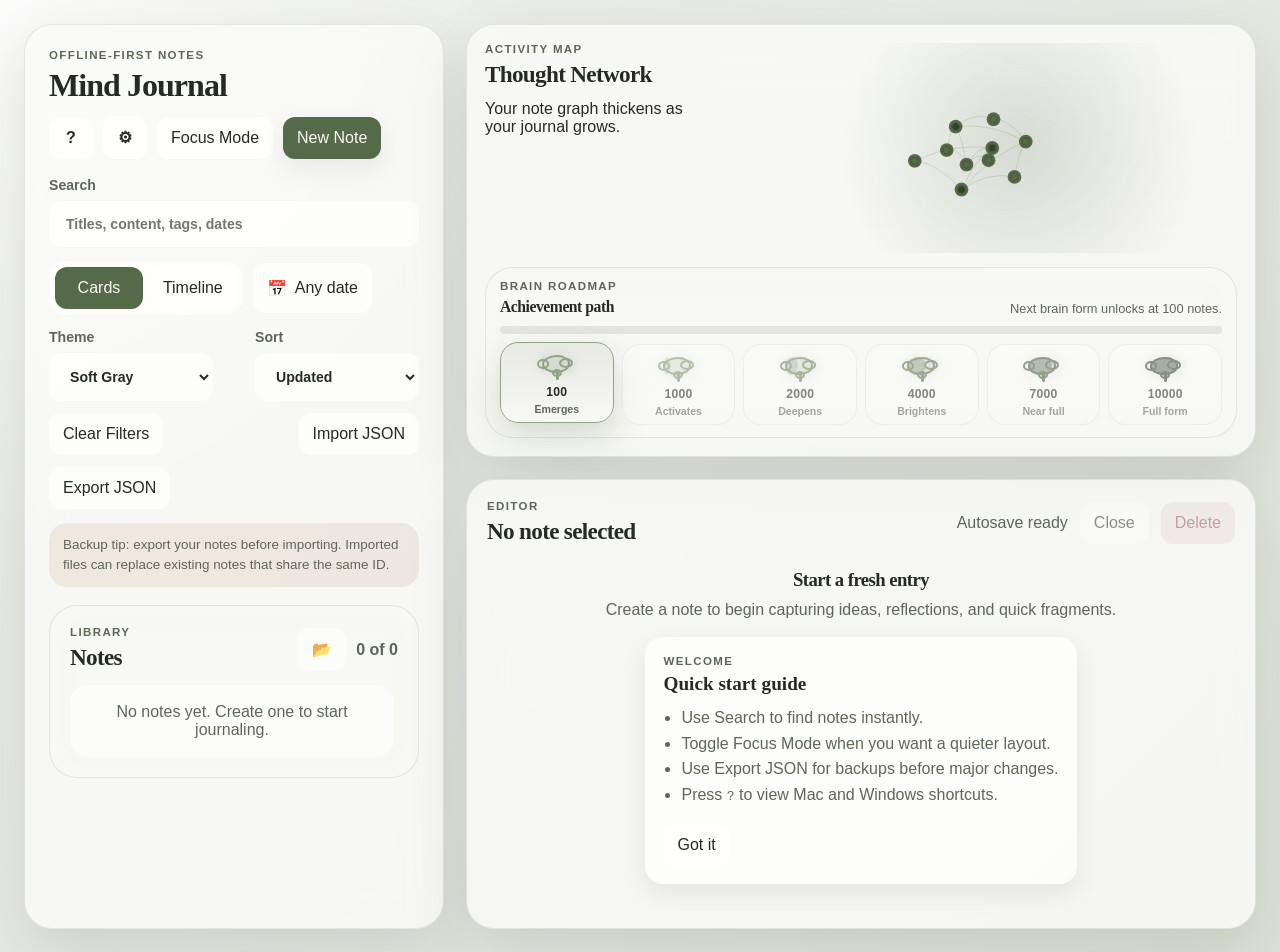
==== commit 838fdc07: "Add folder browser for note browsing" ====
--- a/index.html
+++ b/index.html
@@ -180,7 +180,17 @@
               <p class="eyebrow">Library</p>
               <h2 id="library-heading">Notes</h2>
             </div>
-            <p class="library__summary" id="library-summary"></p>
+            <div class="library__header-actions">
+              <button
+                class="icon-button"
+                id="open-folder-button"
+                type="button"
+                aria-label="Open note browser"
+              >
+                &#128194;
+              </button>
+              <p class="library__summary" id="library-summary"></p>
+            </div>
           </div>
           <div class="library__content" id="library-container"></div>
         </section>
@@ -332,6 +342,62 @@
       </section>
     </div>
 
+    <div class="modal-backdrop hidden" id="folder-browser-backdrop" aria-hidden="true">
+      <section
+        class="modal panel modal--wide folder-browser"
+        id="folder-browser-modal"
+        role="dialog"
+        aria-modal="true"
+        aria-labelledby="folder-browser-heading"
+        aria-describedby="folder-browser-description"
+      >
+        <div class="modal__topline">
+          <div>
+            <p class="eyebrow">Open folder</p>
+            <h2 id="folder-browser-heading">Browse all notes</h2>
+          </div>
+          <button class="icon-button" id="close-folder-browser-button" type="button" aria-label="Close note browser">
+            &times;
+          </button>
+        </div>
+        <p class="modal__description" id="folder-browser-description">
+          Search across all notes, then narrow by tags or by month when your journal gets larger.
+        </p>
+        <div class="folder-browser__search">
+          <label class="search-field" for="folder-search-input">
+            <span>Search</span>
+            <input
+              id="folder-search-input"
+              name="folder-search"
+              type="search"
+              placeholder="Titles, content, tags, dates"
+              autocomplete="off"
+            />
+          </label>
+          <button class="button button--ghost" id="folder-clear-button" type="button">Reset</button>
+        </div>
+        <div class="folder-browser__browse">
+          <section class="folder-browser__section" aria-labelledby="folder-tags-heading">
+            <div class="folder-browser__section-head">
+              <h3 id="folder-tags-heading">#Tags</h3>
+            </div>
+            <div class="folder-browser__chips" id="folder-tag-list"></div>
+          </section>
+          <section class="folder-browser__section" aria-labelledby="folder-months-heading">
+            <div class="folder-browser__section-head">
+              <h3 id="folder-months-heading">View by month</h3>
+            </div>
+            <div class="folder-browser__chips" id="folder-month-list"></div>
+          </section>
+        </div>
+        <div class="folder-browser__results-head">
+          <p class="eyebrow">Results</p>
+          <p class="folder-browser__summary" id="folder-results-summary"></p>
+        </div>
+        <div class="folder-browser__results" id="folder-results"></div>
+      </section>
+    </div>
+
     <div class="modal-backdrop hidden" id="shortcuts-modal-backdrop" aria-hidden="true">
       <section
         class="modal panel modal--wide"
--- a/style.css
+++ b/style.css
@@ -623,6 +623,12 @@
   margin-bottom: 14px;
 }
 
+.library__header-actions {
+  display: flex;
+  align-items: center;
+  gap: 10px;
+}
+
 .library__summary {
   color: var(--muted);
   font-weight: 700;
@@ -1047,6 +1053,118 @@
   margin-top: 10px;
   color: var(--muted);
   line-height: 1.6;
+}
+
+.folder-browser {
+  display: flex;
+  flex-direction: column;
+  gap: 18px;
+  width: min(100%, 980px);
+  max-height: min(86vh, 900px);
+}
+
+.folder-browser__search {
+  display: grid;
+  grid-template-columns: minmax(0, 1fr) auto;
+  gap: 12px;
+  align-items: end;
+}
+
+.folder-browser__browse {
+  display: grid;
+  grid-template-columns: repeat(2, minmax(0, 1fr));
+  gap: 16px;
+}
+
+.folder-browser__section {
+  display: flex;
+  flex-direction: column;
+  gap: 10px;
+  min-height: 0;
+}
+
+.folder-browser__section-head h3 {
+  font-size: 1rem;
+}
+
+.folder-browser__chips {
+  display: flex;
+  flex-wrap: wrap;
+  gap: 8px;
+}
+
+.folder-chip {
+  border: 0;
+  border-radius: 999px;
+  padding: 9px 12px;
+  background: var(--input);
+  color: var(--text);
+  font: inherit;
+  font-size: 0.82rem;
+  font-weight: 700;
+  transition: transform var(--transition), background var(--transition), color var(--transition),
+    box-shadow var(--transition);
+}
+
+.folder-chip:hover {
+  transform: translateY(-1px);
+}
+
+.folder-chip.is-active {
+  background: var(--accent);
+  color: #f9f8f3;
+  box-shadow: var(--shadow-card);
+}
+
+.folder-browser__results-head {
+  display: flex;
+  align-items: center;
+  justify-content: space-between;
+  gap: 12px;
+}
+
+.folder-browser__summary {
+  color: var(--muted);
+  font-weight: 700;
+}
+
+.folder-browser__results {
+  display: grid;
+  grid-template-columns: repeat(2, minmax(0, 1fr));
+  gap: 12px;
+  overflow-y: auto;
+  min-height: 160px;
+  padding-right: 4px;
+}
+
+.folder-result {
+  padding: 14px;
+  border-radius: var(--radius-md);
+  border: 1px solid transparent;
+  background: var(--input);
+  cursor: pointer;
+  transition: transform var(--transition), border-color var(--transition), box-shadow var(--transition);
+}
+
+.folder-result:hover {
+  transform: translateY(-1px);
+}
+
+.folder-result.is-selected {
+  border-color: var(--accent);
+  box-shadow: 0 0 0 1px var(--accent);
+}
+
+.folder-result h3 {
+  margin-bottom: 6px;
+  font-size: 1rem;
+}
+
+.folder-result__meta,
+.folder-browser__empty {
+  color: var(--muted);
+  font-size: 0.82rem;
+  line-height: 1.5;
 }
 
 .shortcut-grid {
@@ -1132,6 +1250,10 @@
     grid-template-columns: 1fr;
   }
 
+  .folder-browser__results {
+    grid-template-columns: 1fr;
+  }
+
   .brain-roadmap__grid {
     grid-template-columns: repeat(3, minmax(0, 1fr));
   }
@@ -1154,6 +1276,7 @@
   .toolbar__row,
   .library__header,
   .brain-roadmap__header,
+  .folder-browser__results-head,
   .editor__header,
   .editor__actions,
   .calendar__header,
@@ -1187,6 +1310,15 @@
     align-items: stretch;
   }
 
+  .folder-browser {
+    max-height: calc(100vh - 28px);
+  }
+
+  .folder-browser__search,
+  .folder-browser__browse {
+    grid-template-columns: 1fr;
+  }
+
   .calendar {
     left: 0;
     right: 0;
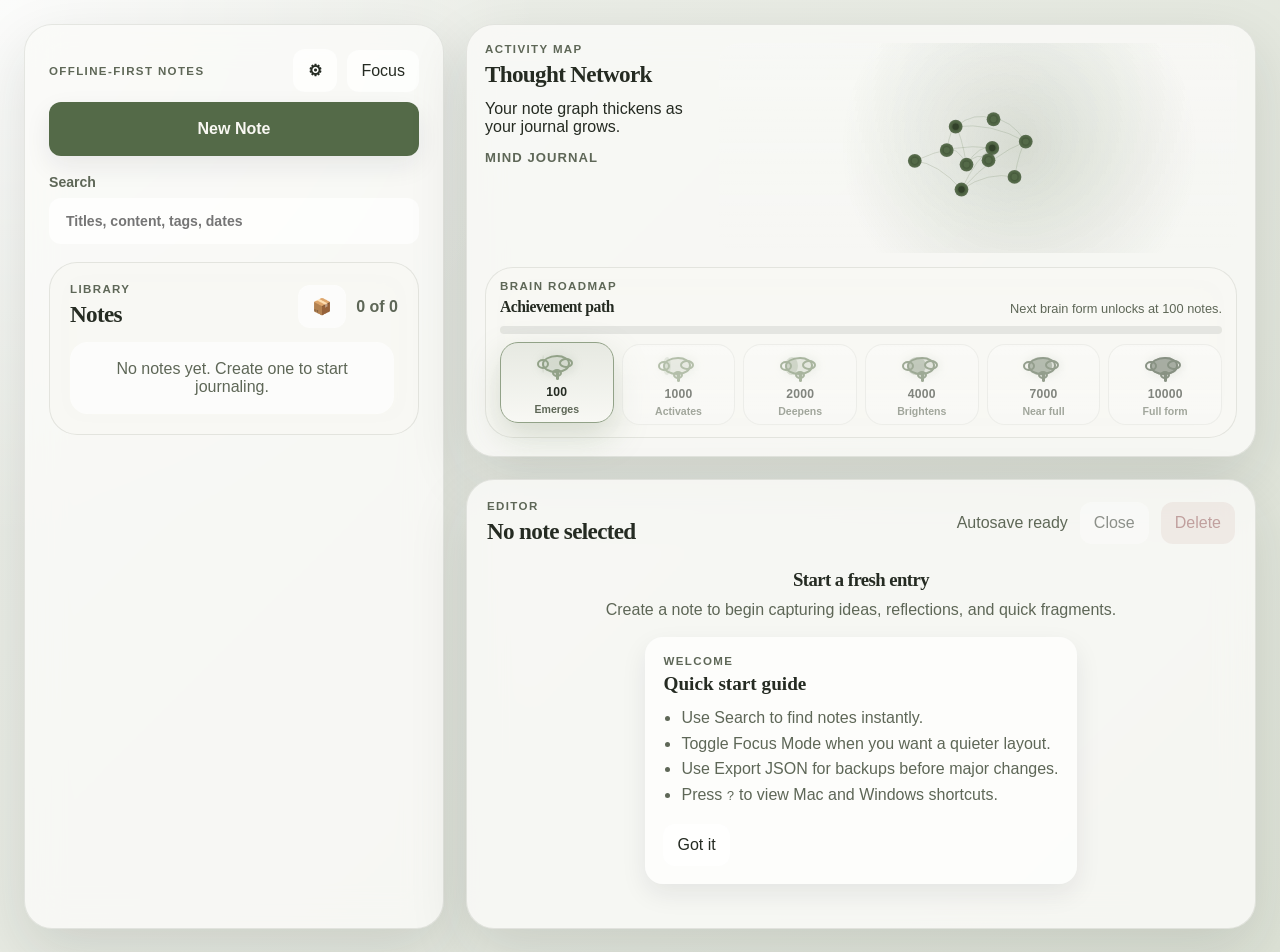
==== commit 26e675ca: "Polish journal UI and tag suggestions" ====
--- a/index.html
+++ b/index.html
@@ -10,28 +10,26 @@
     <div class="app-shell">
       <aside class="sidebar panel">
         <div class="sidebar__top">
-          <div>
+          <div class="sidebar__top-row">
             <p class="eyebrow">Offline-first notes</p>
-            <h1>Mind Journal</h1>
-          </div>
-          <div class="sidebar__top-actions">
-            <button class="button button--ghost button--icon" id="shortcut-help-button" type="button" aria-label="Open shortcuts help">
-              ?
-            </button>
-            <button
-              class="button button--ghost button--icon"
-              id="settings-button"
-              type="button"
-              aria-label="Open display settings"
-              aria-haspopup="dialog"
-              aria-expanded="false"
-              aria-controls="settings-popover"
-            >
-              &#9881;
-            </button>
-            <button class="button button--ghost" id="focus-mode-button" type="button">
-              Focus Mode
-            </button>
+            <div class="sidebar__top-actions">
+              <button
+                class="button button--ghost button--icon"
+                id="settings-button"
+                type="button"
+                aria-label="Open display settings"
+                aria-haspopup="dialog"
+                aria-expanded="false"
+                aria-controls="settings-popover"
+              >
+                &#9881;
+              </button>
+              <button class="button button--ghost" id="focus-mode-button" type="button">
+                Focus
+              </button>
+            </div>
+          </div>
+          <div class="sidebar__title-row">
             <button class="button button--primary" id="new-note-button" type="button">
               New Note
             </button>
@@ -52,62 +50,6 @@
             </label>
           </div>
 
-          <div class="toolbar__row">
-            <div class="view-tools">
-              <div class="segmented-control" id="view-control-wrapper" role="tablist" aria-label="Note view">
-                <button class="segmented-control__button" id="view-card" data-view="card" type="button">
-                  Cards
-                </button>
-                <button class="segmented-control__button" id="view-timeline" data-view="timeline" type="button">
-                  Timeline
-                </button>
-              </div>
-
-              <button
-                class="button button--ghost calendar-trigger"
-                id="calendar-trigger"
-                type="button"
-                aria-haspopup="dialog"
-                aria-expanded="false"
-                aria-controls="calendar-popover"
-              >
-                <span class="calendar-trigger__icon" aria-hidden="true">&#128197;</span>
-                <span id="calendar-trigger-text">Any date</span>
-              </button>
-            </div>
-          </div>
-
-          <div class="toolbar__row toolbar__row--actions">
-            <label class="theme-picker theme-picker--inline" id="theme-control-wrapper" for="theme-select">
-              <span>Theme</span>
-              <select id="theme-select" name="theme">
-                <option value="soft-gray">Soft Gray</option>
-                <option value="light">Light</option>
-                <option value="dark">Dark</option>
-              </select>
-            </label>
-            <label class="theme-picker theme-picker--inline" for="sort-select">
-              <span>Sort</span>
-              <select id="sort-select" name="sort">
-                <option value="updated">Updated</option>
-                <option value="created">Created</option>
-              </select>
-            </label>
-            <button class="button button--ghost" id="clear-filters-button" type="button">
-              Clear Filters
-            </button>
-            <button class="button button--ghost" id="import-button" type="button">
-              Import JSON
-            </button>
-            <button class="button button--ghost" id="export-button" type="button">
-              Export JSON
-            </button>
-          </div>
-
-          <p class="safety-note" id="safety-note">
-            Backup tip: export your notes before importing. Imported files can replace existing notes that share the same ID.
-          </p>
-
           <input id="import-file-input" type="file" accept="application/json,.json" class="hidden" />
 
           <section
@@ -118,24 +60,39 @@
             aria-modal="false"
           >
             <div>
-              <p class="eyebrow">Display settings</p>
-              <h2 id="settings-heading">Show or hide controls</h2>
+              <p class="eyebrow">Preferences</p>
+              <h2 id="settings-heading">Reading and layout</h2>
             </div>
             <div class="settings-list">
-              <label class="settings-toggle" for="toggle-theme-control">
-                <span>
-                  <strong>Theme</strong>
-                  <small>Show the theme picker in the toolbar.</small>
-                </span>
-                <input id="toggle-theme-control" type="checkbox" />
-              </label>
-              <label class="settings-toggle" for="toggle-view-control">
-                <span>
-                  <strong>Cards / Timeline</strong>
-                  <small>Show the browse mode switch above the Library.</small>
-                </span>
-                <input id="toggle-view-control" type="checkbox" />
-              </label>
+              <label class="theme-picker" id="theme-control-wrapper" for="theme-select">
+                <span>Theme</span>
+                <select id="theme-select" name="theme">
+                  <option value="soft-gray">Soft Gray</option>
+                  <option value="light">Light</option>
+                  <option value="dark">Dark</option>
+                </select>
+              </label>
+
+              <div class="settings-group">
+                <span class="settings-group__label">Library view</span>
+                <div class="segmented-control" id="view-control-wrapper" role="tablist" aria-label="Note view">
+                  <button class="segmented-control__button" id="view-card" data-view="card" type="button">
+                    Cards
+                  </button>
+                  <button class="segmented-control__button" id="view-timeline" data-view="timeline" type="button">
+                    Timeline
+                  </button>
+                </div>
+              </div>
+
+              <label class="theme-picker" for="sort-select">
+                <span>Sort</span>
+                <select id="sort-select" name="sort">
+                  <option value="updated">Updated</option>
+                  <option value="created">Created</option>
+                </select>
+              </label>
+
               <label class="settings-toggle" for="toggle-brain-roadmap">
                 <span>
                   <strong>Brain Roadmap</strong>
@@ -143,34 +100,24 @@
                 </span>
                 <input id="toggle-brain-roadmap" type="checkbox" />
               </label>
-            </div>
-          </section>
-
-          <section
-            class="calendar panel panel--inner hidden"
-            id="calendar-popover"
-            aria-labelledby="calendar-heading"
-            role="dialog"
-            aria-modal="false"
-          >
-            <div class="calendar__header">
-              <div>
-                <p class="eyebrow">Filter by created date</p>
-                <h2 id="calendar-heading">Calendar</h2>
-              </div>
-              <div class="calendar__nav">
-                <button class="icon-button" id="calendar-prev" type="button" aria-label="Previous month">
-                  &#8249;
+
+              <div class="settings-actions">
+                <button class="button button--ghost" id="import-button" type="button">
+                  Import JSON
                 </button>
-                <button class="icon-button" id="calendar-today" type="button">Today</button>
-                <button class="icon-button" id="calendar-next" type="button" aria-label="Next month">
-                  &#8250;
+                <button class="button button--ghost" id="export-button" type="button">
+                  Export JSON
                 </button>
               </div>
-            </div>
-            <div class="calendar__month" id="calendar-month-label"></div>
-            <div class="calendar__weekdays" id="calendar-weekdays" aria-hidden="true"></div>
-            <div class="calendar__grid" id="calendar-grid"></div>
+
+              <button class="button button--ghost settings-shortcuts-button" id="settings-shortcuts-button" type="button">
+                Keyboard shortcuts
+              </button>
+
+              <p class="safety-note" id="safety-note">
+                Backup tip: export your notes before importing. Imported files can replace existing notes that share the same ID.
+              </p>
+            </div>
           </section>
         </section>
 
@@ -185,9 +132,9 @@
                 class="icon-button"
                 id="open-folder-button"
                 type="button"
-                aria-label="Open note browser"
+                aria-label="Open archive browser"
               >
-                &#128194;
+                &#128230;
               </button>
               <p class="library__summary" id="library-summary"></p>
             </div>
@@ -206,6 +153,7 @@
             <p id="visual-summary">
               Your note graph thickens as your journal grows.
             </p>
+            <p class="visual__brand">Mind Journal</p>
           </div>
           <canvas id="brain-canvas" width="640" height="260" aria-label="Decorative note activity visualization"></canvas>
           <div class="brain-roadmap panel panel--inner" id="brain-roadmap" aria-labelledby="brain-roadmap-heading">
@@ -281,6 +229,11 @@
                 />
               </label>
 
+              <div class="tag-suggestions hidden" id="tag-suggestions">
+                <p class="tag-suggestions__label">Used tags</p>
+                <div class="tag-suggestions__chips" id="tag-suggestions-list"></div>
+              </div>
+
               <label class="field field--grow" for="note-content">
                 <span>Content</span>
                 <textarea
@@ -353,15 +306,15 @@
       >
         <div class="modal__topline">
           <div>
-            <p class="eyebrow">Open folder</p>
-            <h2 id="folder-browser-heading">Browse all notes</h2>
-          </div>
-          <button class="icon-button" id="close-folder-browser-button" type="button" aria-label="Close note browser">
+            <p class="eyebrow">Archive</p>
+            <h2 id="folder-browser-heading">Browse archive</h2>
+          </div>
+          <button class="icon-button" id="close-folder-browser-button" type="button" aria-label="Close archive browser">
             &times;
           </button>
         </div>
         <p class="modal__description" id="folder-browser-description">
-          Search across all notes, then narrow by tags or by month when your journal gets larger.
+          Search across your full archive, then narrow by tags or by month when your journal gets larger.
         </p>
         <div class="folder-browser__search">
           <label class="search-field" for="folder-search-input">
--- a/style.css
+++ b/style.css
@@ -202,6 +202,34 @@
   flex-direction: column;
 }
 
+.sidebar__top {
+  gap: 10px;
+}
+
+.sidebar__top-row,
+.sidebar__title-row {
+  display: flex;
+  align-items: center;
+  justify-content: space-between;
+  gap: 12px;
+}
+
+.sidebar__top-row .eyebrow {
+  margin: 0;
+}
+
+.sidebar__title-row {
+  align-items: end;
+}
+
+#new-note-button {
+  width: 100%;
+  min-height: 54px;
+  padding: 14px 18px;
+  font-size: 1rem;
+  font-weight: 800;
+}
+
 .sidebar__top-actions {
   display: flex;
   align-items: center;
@@ -235,6 +263,13 @@
   display: flex;
   flex-direction: column;
   gap: 10px;
+}
+
+.settings-list > .theme-picker,
+.settings-group {
+  padding: 12px 14px;
+  border-radius: var(--radius-md);
+  background: var(--input);
 }
 
 .settings-toggle {
@@ -268,6 +303,28 @@
   height: 18px;
   accent-color: var(--accent);
   flex: 0 0 auto;
+}
+
+.settings-group {
+  display: flex;
+  flex-direction: column;
+  gap: 10px;
+}
+
+.settings-group__label {
+  color: var(--muted);
+  font-size: 0.88rem;
+  font-weight: 600;
+}
+
+.settings-actions {
+  display: grid;
+  grid-template-columns: repeat(2, minmax(0, 1fr));
+  gap: 10px;
+}
+
+.settings-shortcuts-button {
+  width: 100%;
 }
 
 .toolbar__row {
@@ -542,7 +599,6 @@
   display: flex;
   flex-direction: column;
   min-height: 0;
-  max-height: 460px;
   overflow: hidden;
 }
 
@@ -552,6 +608,7 @@
 }
 
 body.focus-mode .sidebar {
+  align-self: stretch;
   gap: 12px;
   height: 100%;
 }
@@ -640,6 +697,7 @@
   gap: 10px;
   overflow-y: auto;
   min-height: 0;
+  max-height: min(58vh, 680px);
   padding-right: 4px;
 }
 
@@ -709,6 +767,44 @@
   border-color: var(--accent);
 }
 
+.tag-suggestions {
+  display: flex;
+  flex-direction: column;
+  gap: 8px;
+  margin-top: -2px;
+}
+
+.tag-suggestions__label {
+  color: var(--muted);
+  font-size: 0.78rem;
+  font-weight: 800;
+  letter-spacing: 0.08em;
+  text-transform: uppercase;
+}
+
+.tag-suggestions__chips {
+  display: flex;
+  flex-wrap: wrap;
+  gap: 8px;
+}
+
+.tag-suggestion-chip {
+  padding: 6px 10px;
+  border: 1px solid rgba(160, 95, 43, 0.18);
+  border-radius: 999px;
+  background: rgba(160, 95, 43, 0.1);
+  color: var(--accent-strong);
+  font-size: 0.76rem;
+  font-weight: 700;
+}
+
+.tag-suggestion-chip:hover {
+  transform: translateY(-1px);
+  background: var(--accent);
+  color: #f9f8f3;
+  border-color: var(--accent);
+}
+
 .timeline-group {
   display: flex;
   flex-direction: column;
@@ -734,6 +830,15 @@
   flex-direction: column;
   align-items: start;
   justify-content: start;
+}
+
+.visual__brand {
+  margin-top: 2px;
+  color: var(--muted);
+  font-size: 0.82rem;
+  font-weight: 700;
+  letter-spacing: 0.08em;
+  text-transform: uppercase;
 }
 
 #brain-canvas {
@@ -1274,6 +1379,8 @@
   }
 
   .toolbar__row,
+  .sidebar__top-row,
+  .sidebar__title-row,
   .library__header,
   .brain-roadmap__header,
   .folder-browser__results-head,
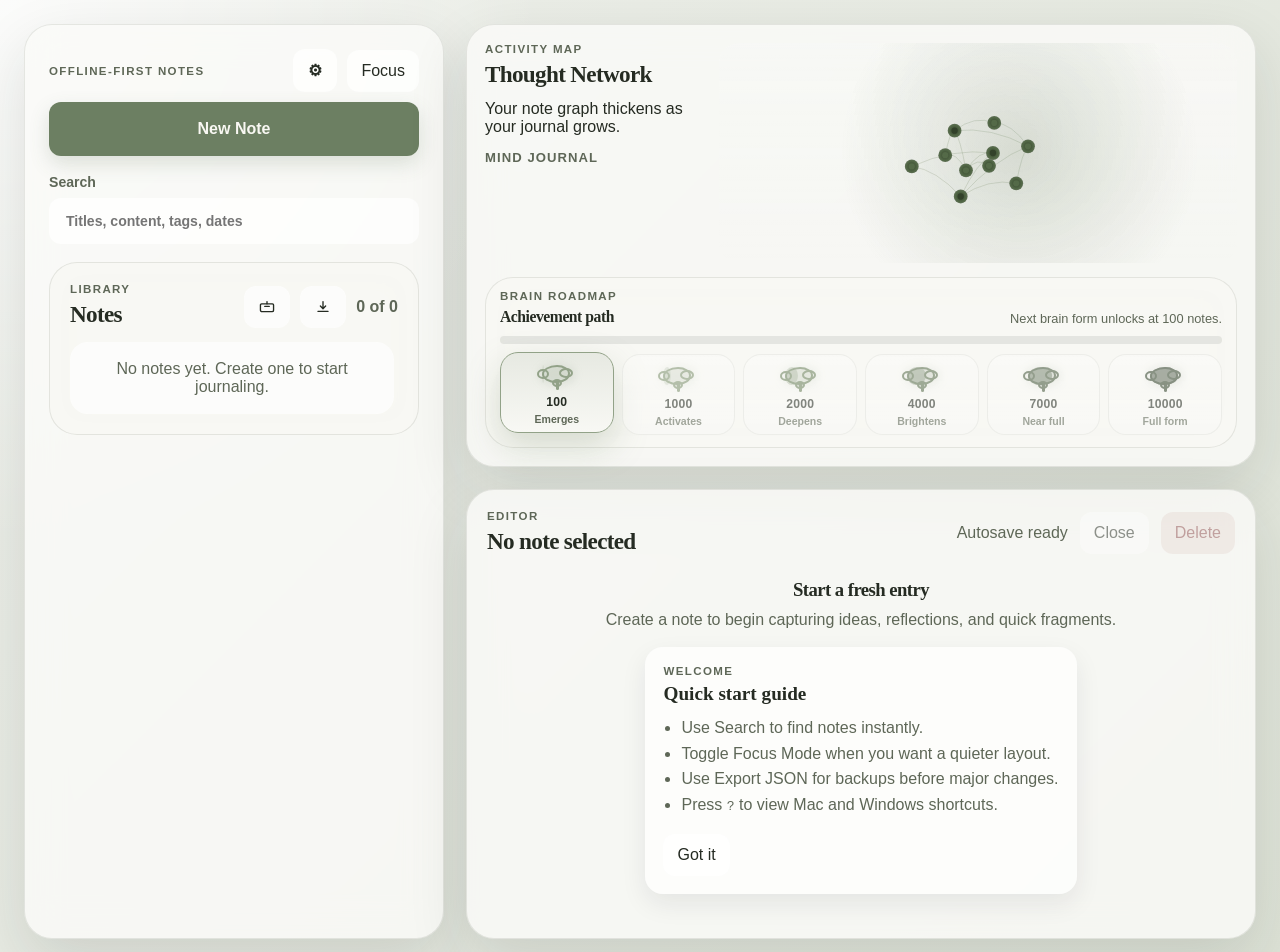
==== commit a3a19ec4: "Add backup controls and new journal themes" ====
--- a/index.html
+++ b/index.html
@@ -70,6 +70,8 @@
                   <option value="soft-gray">Soft Gray</option>
                   <option value="light">Light</option>
                   <option value="dark">Dark</option>
+                  <option value="glass">Glass</option>
+                  <option value="paper">Paper</option>
                 </select>
               </label>
 
@@ -134,7 +136,41 @@
                 type="button"
                 aria-label="Open archive browser"
               >
-                &#128230;
+                <svg viewBox="0 0 24 24" aria-hidden="true" focusable="false">
+                  <path
+                    d="M4.75 7.75h14.5a1.5 1.5 0 0 1 1.5 1.5v7a2 2 0 0 1-2 2H5.25a2 2 0 0 1-2-2v-7a1.5 1.5 0 0 1 1.5-1.5Z"
+                    fill="none"
+                    stroke="currentColor"
+                    stroke-linecap="round"
+                    stroke-linejoin="round"
+                    stroke-width="1.8"
+                  />
+                  <path
+                    d="M9 11.25h6M12 4.75v3"
+                    fill="none"
+                    stroke="currentColor"
+                    stroke-linecap="round"
+                    stroke-linejoin="round"
+                    stroke-width="1.8"
+                  />
+                </svg>
+              </button>
+              <button
+                class="icon-button"
+                id="download-backup-button"
+                type="button"
+                aria-label="Download backup"
+              >
+                <svg viewBox="0 0 24 24" aria-hidden="true" focusable="false">
+                  <path
+                    d="M12 4.75v9.5M8.5 10.75 12 14.25l3.5-3.5M5.25 17.75h13.5"
+                    fill="none"
+                    stroke="currentColor"
+                    stroke-linecap="round"
+                    stroke-linejoin="round"
+                    stroke-width="1.8"
+                  />
+                </svg>
               </button>
               <p class="library__summary" id="library-summary"></p>
             </div>
@@ -407,6 +443,14 @@
             <kbd>K</kbd>
             <kbd>K</kbd>
 
+            <div>Open archive</div>
+            <kbd>O</kbd>
+            <kbd>O</kbd>
+
+            <div>Download backup</div>
+            <kbd>D</kbd>
+            <kbd>D</kbd>
+
             <div>Close editor or dialog</div>
             <kbd>Esc</kbd>
             <kbd>Esc</kbd>
--- a/style.css
+++ b/style.css
@@ -77,6 +77,57 @@
   --shadow-card: 0 12px 24px rgba(0, 0, 0, 0.22);
 }
 
+body[data-theme="glass"] {
+  --bg: #e7edf3;
+  --bg-accent:
+    radial-gradient(circle at top left, rgba(255, 255, 255, 0.82), transparent 30%),
+    radial-gradient(circle at top right, rgba(173, 211, 236, 0.26), transparent 28%),
+    linear-gradient(150deg, #e7edf3 0%, #d7e1ea 52%, #cfdce6 100%);
+  --panel: rgba(248, 252, 255, 0.58);
+  --panel-strong: rgba(252, 254, 255, 0.74);
+  --border: rgba(92, 114, 132, 0.16);
+  --text: #1d2a34;
+  --muted: #5f7282;
+  --accent: #6b8aa3;
+  --accent-strong: #466276;
+  --danger: #975c68;
+  --input: rgba(255, 255, 255, 0.46);
+  --canvas-glow: rgba(116, 164, 197, 0.22);
+  --brain-100: #a9bccd;
+  --brain-1000: #91acc2;
+  --brain-2000: #7d9fb8;
+  --brain-4000: #6b8aa3;
+  --brain-7000: #59768f;
+  --brain-10000: #425d74;
+  --shadow-soft: 0 24px 66px rgba(44, 61, 78, 0.12);
+  --shadow-card: 0 12px 28px rgba(54, 74, 92, 0.1);
+}
+
+body[data-theme="paper"] {
+  --bg: #f5f0e6;
+  --bg-accent:
+    radial-gradient(circle at top left, rgba(255, 255, 255, 0.72), transparent 30%),
+    linear-gradient(145deg, #f5f0e6 0%, #efe6d7 48%, #e8decf 100%);
+  --panel: rgba(255, 251, 245, 0.84);
+  --panel-strong: rgba(255, 252, 247, 0.96);
+  --border: rgba(105, 87, 68, 0.12);
+  --text: #2e2419;
+  --muted: #6d5c49;
+  --accent: #8a6b4e;
+  --accent-strong: #654a34;
+  --danger: #9a5d53;
+  --input: rgba(255, 248, 238, 0.84);
+  --canvas-glow: rgba(165, 128, 90, 0.16);
+  --brain-100: #cbb59b;
+  --brain-1000: #b89b7a;
+  --brain-2000: #a98761;
+  --brain-4000: #8a6b4e;
+  --brain-7000: #75563d;
+  --brain-10000: #5d4330;
+  --shadow-soft: 0 22px 58px rgba(65, 48, 31, 0.1);
+  --shadow-card: 0 10px 24px rgba(80, 60, 40, 0.08);
+}
+
 * {
   box-sizing: border-box;
 }
@@ -228,6 +279,12 @@
   padding: 14px 18px;
   font-size: 1rem;
   font-weight: 800;
+  background: color-mix(in srgb, var(--accent) 86%, white 14%);
+  box-shadow: 0 8px 20px color-mix(in srgb, var(--accent) 18%, transparent);
+}
+
+#new-note-button:hover {
+  background: color-mix(in srgb, var(--accent) 90%, white 10%);
 }
 
 .sidebar__top-actions {
@@ -240,6 +297,18 @@
   min-width: 44px;
   padding-inline: 0;
   font-weight: 800;
+}
+
+.icon-button {
+  display: inline-flex;
+  align-items: center;
+  justify-content: center;
+}
+
+.icon-button svg {
+  width: 18px;
+  height: 18px;
+  flex: 0 0 auto;
 }
 
 .toolbar {
